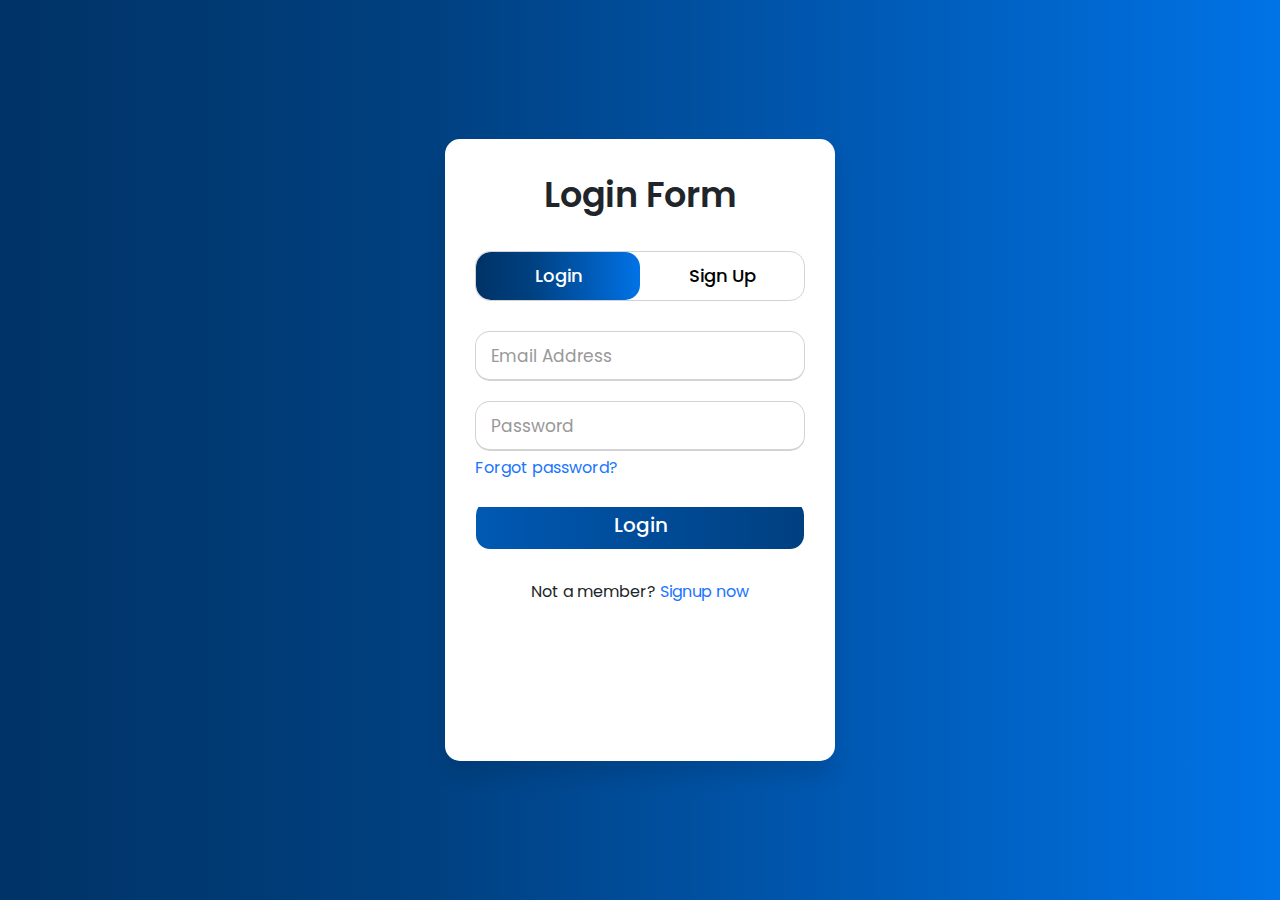
==== login.html @ da40ab66 "demo login and sign up" ====
<!DOCTYPE html>
<html lang="en">

<head>
    <meta charset="UTF-8">
    <meta http-equiv="X-UA-Compatible" content="IE=edge">
    <meta name="viewport" content="width=device-width, initial-scale=1.0">
    <link rel="stylesheet" href="https://cdn.jsdelivr.net/npm/bootstrap@4.6.1/dist/css/bootstrap.min.css">
    <link rel="stylesheet" href="https://cdnjs.cloudflare.com/ajax/libs/font-awesome/4.7.0/css/font-awesome.min.css" integrity="sha256-eZrrJcwDc/3uDhsdt61sL2oOBY362qM3lon1gyExkL0=" crossorigin="anonymous">
    <link rel="stylesheet" href="css/styles.css">
    <title>Field Booking System</title>
</head>

<body>
    <div class="wrapper">
        <div class="title-text">
            <div class="title login">Login Form</div>
            <div class="title signup">Signup Form</div>
        </div>
        <div class="form-container">
            <div class="slide-controls">
                <input type="radio" name="slide" id="login" checked>
                <input type="radio" name="slide" id="signup">
                <label for="login" class="slide login">Login</label>
                <label for="signup" class="slide signup">Sign Up</label>
                <div class="slider-tab"></div>
            </div>
            <div class="form-inner">
                <form action="MainController" class="login">
                    <div class="field">
                        <input type="text" placeholder="Email Address" required>
                    </div>
                    <div class="field">
                        <input type="password" placeholder="Password" required>
                    </div>
                    <div class="pass-link"><a href="#">Forgot password?</a></div>
                    <div class="field btn">
                        <div class="btn-layer"></div>
                        <input type="submit" name="action" value="Login">
                    </div>
                    <div class="signup-link">Not a member? <a href="">Signup now</a></div>
                </form>
                <form action="#" class="signup" id="formSWP">
                    <div class="field">
                        <input type="text" id="userName" placeholder="UserID" required>
                        <span class="form-message"></span>
                    </div>
                    <div class="field">
                        <input type="text" id="email" placeholder="Email Address" required>
                        <span class="form-message"></span>
                    </div>
                    <div class="field">
                        <input type="text" id="phone" placeholder="Phone" required>
                        <span class="form-message"></span>
                    </div>
                    <div class="field">
                        <input type="password" id="password" placeholder="Password" required>
                        <span class="form-message"></span>
                    </div>
                    <div class="field">
                        <input type="password" id="password_confirm" placeholder="Confirm password" required>
                        <span class="form-message"></span>
                    </div>
                    <div class="field btn">
                        <div class="btn-layer"></div>
                        <input type="submit" name="action" value="Signup">
                    </div>
                </form>
            </div>
        </div>
    </div>

    <!--js-->
    <script src="https://cdn.jsdelivr.net/npm/jquery@3.6.0/dist/jquery.slim.min.js"></script>
    <script src="https://cdn.jsdelivr.net/npm/popper.js@1.16.1/dist/umd/popper.min.js"></script>
    <script src="https://cdn.jsdelivr.net/npm/bootstrap@4.6.1/dist/js/bootstrap.bundle.min.js"></script>
    <script src="js/scripts.js"></script>
    <script>
        document.addEventListener('DOMContentLoaded', function() {
            // Mong muốn của chúng ta
            Validator({
                form: '#formSWP',
                formGroupSelector: '.field',
                errorSelector: '.form-message',
                rules: [
                    Validator.isRequired('#userName', 'Vui lòng nhập tên đăng nhập của bạn'),
                    Validator.isEmail('#email'),
                    Validator.isPhone('#phone'),
                    Validator.minLength('#password', 6),
                    Validator.isRequired('#password_confirm'),
                    Validator.isConfirmed('#password_confirm', function() {
                        return document.querySelector('#formSWP #password').value;
                    }, 'Mật khẩu nhập lại không chính xác'),
                ],
            });
        });
    </script>

</body>

</html>
---- css/styles.css ----
@import url('https://fonts.googleapis.com/css?family=Poppins:400,500,600,700&display=swap');
* {
    margin: 0;
    padding: 0;
    box-sizing: border-box;
    font-family: 'Poppins', sans-serif;
}

html,
body {
    display: grid;
    height: 100%;
    width: 100%;
    place-items: center;
    background: -webkit-linear-gradient(left, #003366, #004080, #0059b3, #0073e6);
}

::selection {
    background: #1a75ff;
    color: #fff;
}

.wrapper {
    overflow: hidden;
    max-width: 390px;
    background: #fff;
    padding: 30px;
    border-radius: 15px;
    box-shadow: 0px 15px 20px rgba(0, 0, 0, 0.1);
}

.wrapper .title-text {
    display: flex;
    width: 200%;
}

.wrapper .title {
    width: 50%;
    font-size: 35px;
    font-weight: 600;
    text-align: center;
    transition: all 0.6s cubic-bezier(0.68, -0.55, 0.265, 1.55);
}

.wrapper .slide-controls {
    position: relative;
    display: flex;
    height: 50px;
    width: 100%;
    overflow: hidden;
    margin: 30px 0 10px 0;
    justify-content: space-between;
    border: 1px solid lightgrey;
    border-radius: 15px;
}

.slide-controls .slide {
    height: 100%;
    width: 100%;
    color: #fff;
    font-size: 18px;
    font-weight: 500;
    text-align: center;
    line-height: 48px;
    cursor: pointer;
    z-index: 1;
    transition: all 0.6s ease;
}

.slide-controls label.signup {
    color: #000;
}

.slide-controls .slider-tab {
    position: absolute;
    height: 100%;
    width: 50%;
    left: 0;
    z-index: 0;
    border-radius: 15px;
    background: -webkit-linear-gradient(left, #003366, #004080, #0059b3, #0073e6);
    transition: all 0.6s cubic-bezier(0.68, -0.55, 0.265, 1.55);
}

input[type="radio"] {
    display: none;
}

#signup:checked~.slider-tab {
    left: 50%;
}

#signup:checked~label.signup {
    color: #fff;
    cursor: default;
    user-select: none;
}

#signup:checked~label.login {
    color: #000;
}

#login:checked~label.signup {
    color: #000;
}

#login:checked~label.login {
    cursor: default;
    user-select: none;
}

.wrapper .form-container {
    width: 100%;
    overflow: hidden;
}

.form-container .form-inner {
    display: flex;
    width: 200%;
}

.form-container .form-inner form {
    width: 50%;
    transition: all 0.6s cubic-bezier(0.68, -0.55, 0.265, 1.55);
}

.form-inner form .field {
    height: 50px;
    width: 100%;
    margin-top: 20px;
}

.form-inner form .field input {
    height: 100%;
    width: 100%;
    outline: none;
    padding-left: 15px;
    border-radius: 15px;
    border: 1px solid lightgrey;
    border-bottom-width: 2px;
    font-size: 17px;
    transition: all 0.3s ease;
}

.form-inner form .field input:focus {
    border-color: #1a75ff;
    box-shadow: inset 0 0 3px #fb6aae;
}

.form-inner form .field input::placeholder {
    color: #999;
    transition: all 0.3s ease;
}

form .field input:focus::placeholder {
    color: #1a75ff;
}

.form-inner form .pass-link {
    margin-top: 5px;
}

.form-inner form .signup-link {
    text-align: center;
    margin-top: 30px;
}

.form-inner form .pass-link a,
.form-inner form .signup-link a {
    color: #1a75ff;
    text-decoration: none;
}

.form-inner form .pass-link a:hover,
.form-inner form .signup-link a:hover {
    text-decoration: underline;
}

form .btn {
    height: 50px;
    width: 100%;
    border-radius: 15px;
    position: relative;
    overflow: hidden;
}

form .btn .btn-layer {
    height: 100%;
    width: 300%;
    position: absolute;
    left: -100%;
    background: -webkit-linear-gradient(right, #003366, #004080, #0059b3, #0073e6);
    border-radius: 15px;
    transition: all 0.4s ease;
    ;
}

form .btn:hover .btn-layer {
    left: 0;
}

form .btn input[type="submit"] {
    height: 100%;
    width: 100%;
    z-index: 1;
    position: relative;
    background: none;
    border: none;
    color: #fff;
    padding-left: 0;
    border-radius: 15px;
    font-size: 20px;
    font-weight: 500;
    cursor: pointer;
}

.form-message {
    color: red;
}
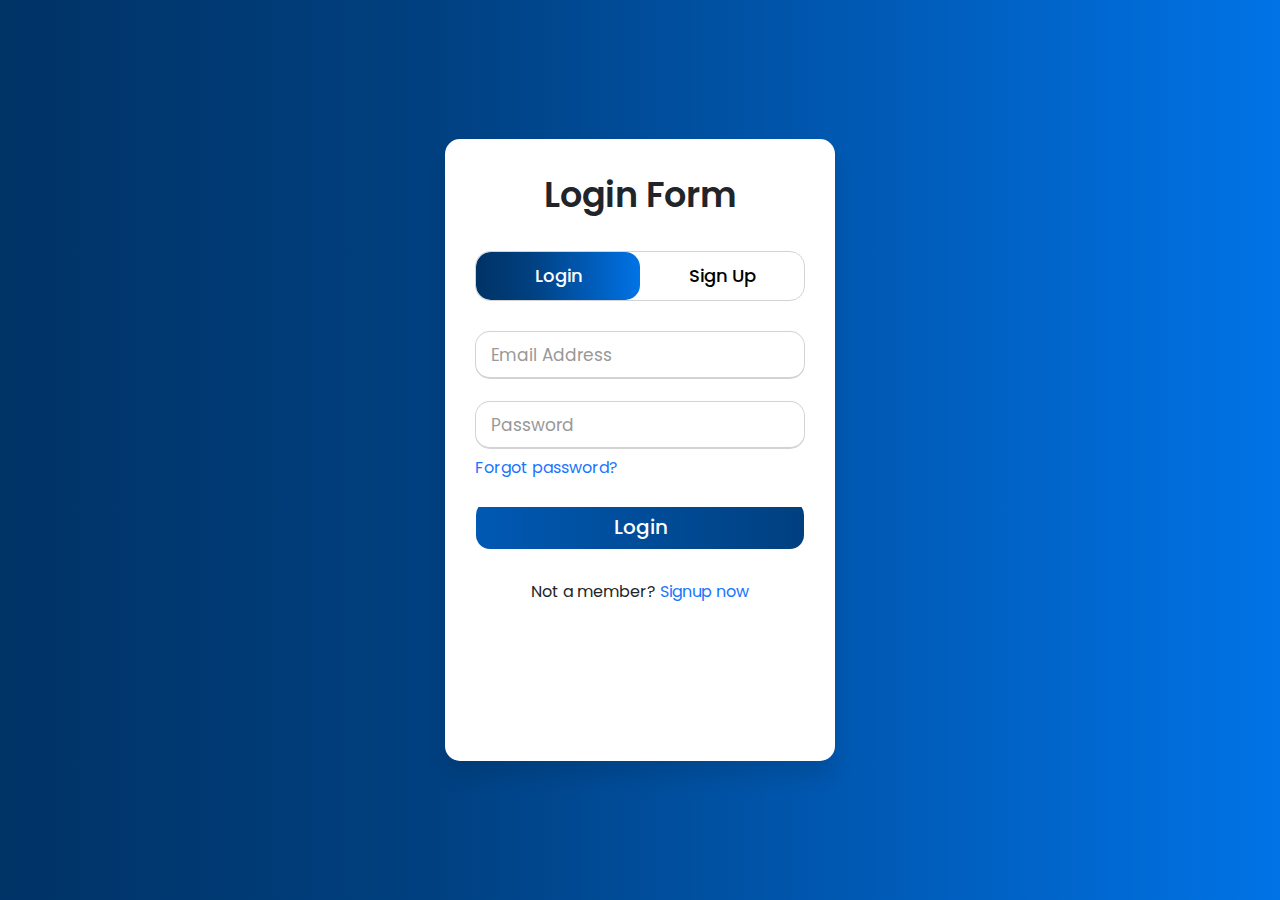
==== commit ba942827: "chỉnh sửa hoàn chỉnh" ====
--- a/login.html
+++ b/login.html
@@ -40,25 +40,25 @@
                     </div>
                     <div class="signup-link">Not a member? <a href="">Signup now</a></div>
                 </form>
-                <form action="#" class="signup" id="formSWP">
+                <form action="MainController" class="signup" id="formSWP">
                     <div class="field">
-                        <input type="text" id="userName" placeholder="UserID" required>
+                        <input type="text" id="userID" placeholder="Tên tài khoản" >
                         <span class="form-message"></span>
                     </div>
                     <div class="field">
-                        <input type="text" id="email" placeholder="Email Address" required>
+                        <input type="text" id="email" placeholder="Email Address" >
                         <span class="form-message"></span>
                     </div>
                     <div class="field">
-                        <input type="text" id="phone" placeholder="Phone" required>
+                        <input type="text" id="phone" placeholder="Phone" >
                         <span class="form-message"></span>
                     </div>
                     <div class="field">
-                        <input type="password" id="password" placeholder="Password" required>
+                        <input type="password" id="password" placeholder="Password" >
                         <span class="form-message"></span>
                     </div>
                     <div class="field">
-                        <input type="password" id="password_confirm" placeholder="Confirm password" required>
+                        <input type="password" id="password_confirm" placeholder="Confirm password" >
                         <span class="form-message"></span>
                     </div>
                     <div class="field btn">
@@ -71,26 +71,25 @@
     </div>
 
     <!--js-->
-    <script src="https://cdn.jsdelivr.net/npm/jquery@3.6.0/dist/jquery.slim.min.js"></script>
-    <script src="https://cdn.jsdelivr.net/npm/popper.js@1.16.1/dist/umd/popper.min.js"></script>
-    <script src="https://cdn.jsdelivr.net/npm/bootstrap@4.6.1/dist/js/bootstrap.bundle.min.js"></script>
     <script src="js/scripts.js"></script>
     <script>
         document.addEventListener('DOMContentLoaded', function() {
             // Mong muốn của chúng ta
             Validator({
                 form: '#formSWP',
-                formGroupSelector: '.field',
                 errorSelector: '.form-message',
                 rules: [
-                    Validator.isRequired('#userName', 'Vui lòng nhập tên đăng nhập của bạn'),
-                    Validator.isEmail('#email'),
-                    Validator.isPhone('#phone'),
-                    Validator.minLength('#password', 6),
-                    Validator.isRequired('#password_confirm'),
-                    Validator.isConfirmed('#password_confirm', function() {
-                        return document.querySelector('#formSWP #password').value;
-                    }, 'Mật khẩu nhập lại không chính xác'),
+                Validator.isRequired('#userID', 'Vui lòng nhập lại Tên tài khoản'),
+                Validator.isRequired('#email'),
+                Validator.isEmail('#email', 'Email chưa chính xác'),
+                Validator.isRequired('#password'),
+                Validator.minLength('#password', 6, 'Nhập vào tối thiểu 6 ký tự'),
+                Validator.isRequired('#phone'),
+                Validator.isPhone('#phone', 'vui lòng nhập lại số điện thoại'),
+                Validator.isRequired('#password_confirm'),
+                Validator.isConfirmed('#password_confirm', function () {
+                    return document.querySelector('#formSWP #password').value;
+                }, 'Mật khẩu nhập lại không chính xác')
                 ],
             });
         });
--- a/css/styles.css
+++ b/css/styles.css
@@ -216,4 +216,7 @@
 
 .form-message {
     color: red;
-}+}
+.field {
+    padding-bottom: 2px;
+}
